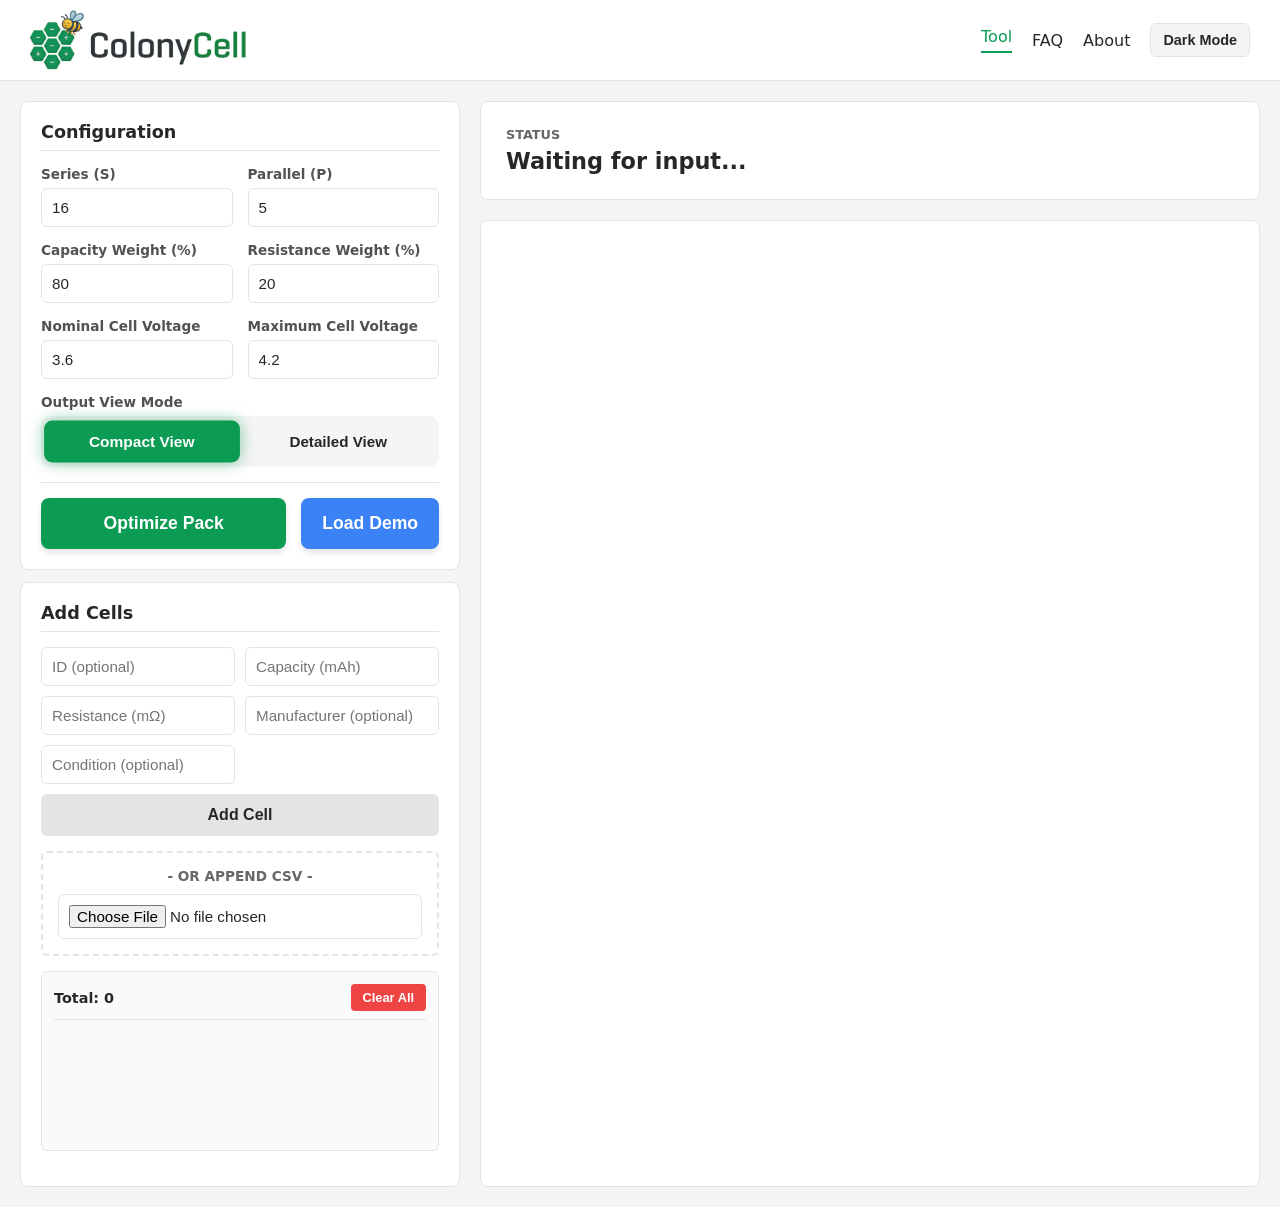
==== index.html @ e3647bfc "Add files via upload" ====
<!DOCTYPE html>
<html lang="en">
<head>
    <meta charset="UTF-8">
    <meta name="viewport" content="width=device-width, initial-scale=1.0">
    <title>Battery Pack Optimizer</title>
    <link rel="stylesheet" href="style.css">
</head>
<body>
    <nav class="navbar">
        <div class="logo">
            <img src="ColonyCell logo.png" alt="ColonyCell" id="mainLogo" class="nav-logo">
        </div>
        <div class="nav-links">
            <a href="#" id="navTool" class="active">Tool</a>
            <a href="#" id="navFaq">FAQ</a>
            <a href="#" id="navInfo">About</a>
            <button id="themeToggle" class="theme-btn">Dark Mode</button>
        </div>
    </nav>

    <div id="pageTool" class="main-container">
        <div class="left-panel">
            <div class="panel-section">
                <h3>Configuration</h3>
                <div class="input-grid">
                    <div class="input-col"><label>Series (S)</label><input type="number" id="series" value="16"></div>
                    <div class="input-col"><label>Parallel (P)</label><input type="number" id="parallel" value="5"></div>
                    <div class="input-col"><label>Capacity Weight (%)</label><input type="number" id="wCap" value="80"></div>
                    <div class="input-col"><label>Resistance Weight (%)</label><input type="number" id="wRes" value="20"></div>
                    <div class="input-col"><label>Nominal Cell Voltage</label><input type="number" id="nomVolt" step="0.1" value="3.6"></div>
                    <div class="input-col"><label>Maximum Cell Voltage</label><input type="number" id="maxVolt" step="0.1" value="4.2"></div>
                    <div class="input-col full-width">
                        <label>Output View Mode</label>
                        <div class="view-toggle">
                            <button id="btnCompact" class="view-btn active">Compact View</button>
                            <button id="btnDetailed" class="view-btn">Detailed View</button>
                        </div>
                    </div>
                </div>
                <div class="action-buttons-row">
                    <button id="runBtn" class="action-btn">Optimize Pack</button>
                    <button id="demoBtn" class="action-btn demo-btn">Load Demo</button>
                </div>
            </div>

            <div class="panel-section">
                <h3>Add Cells</h3>
                <div class="manual-add-grid">
                    <input type="number" id="cId" min="0" placeholder="ID (optional)">
                    <input type="number" id="cCap" min="0" placeholder="Capacity (mAh)">
                    <input type="number" id="cIr" min="0" step="any" placeholder="Resistance (m&Omega;)">
                    <input type="text" id="cMfg" placeholder="Manufacturer (optional)">
                    <input type="text" id="cCond" placeholder="Condition (optional)">
                    <button id="addCellBtn" class="add-btn">Add Cell</button>
                </div>
                
                <div class="bulk-upload">
                    <span>- OR APPEND CSV -</span>
                    <input type="file" id="csvFile" accept=".csv">
                </div>
                
                <div class="cell-list-container">
                    <div class="list-header">
                        <span id="cellCount">Total: 0</span>
                        <button id="clearAllBtn" class="clear-btn">Clear All</button>
                    </div>
                    <ul id="cellList"></ul>
                </div>
            </div>
        </div>

        <div class="right-panel">
            <div class="summary-bar" id="summaryBox">
                <div class="meter-box"><span>Status</span><strong>Waiting for input...</strong></div>
            </div>
            <div class="results-area" id="resultBox"></div>
        </div>
    </div>

    <div id="pageFaq" class="main-container hidden">
        <div class="content-page">
            <h2>Frequently Asked Questions</h2>
            <br>
            
            <h3>What is this tool actually for?</h3>
            <p>If you're building a custom battery pack (like for an e-bike, powerwall, or RC project) using loose lithium cells, welding them together randomly is inefficient. Every single cell has slightly different health and capacity. This tool takes your cell test data and calculates the closest to absolute best way to arrange them so your final battery pack performs most efficiently.</p>
            <br>

            <h3>What if I don't know the internal resistance of my cells?</h3>
            <p>Just set the Capacity Weight to 100% and Resistance Weight to 0% in the configuration. Leave the resistance fields blank (or at 0) when adding your cells, and the tool will completely ignore resistance, packing everything based purely on capacity.</p>
            <br>

            <h3>Why do I need to optimize my battery pack?</h3>
            <p>A battery pack is only as strong as its weakest link (the weakest parallel group). If you accidentally group too many low-capacity cells together, that specific group will run out of juice first, and your Battery Management System (BMS) will shut off your whole battery early. By letting this app distribute the capacity evenly, you get maximum range and won't waste good energy.</p>
            <br>

            <h3>How do I use it?</h3>
            <p>Follow steps:</p>
            <ol style="margin-left: 20px; margin-top: 10px; line-height: 1.8;">
                <li>Set up your pack size on the left panel (for example, 14 Series, 4 Parallel).</li>
                <li>Add your tested cells. You can type them in manually, upload a CSV file from your spreadsheet, or just click "Load Demo" to see how it works.</li>
                <li>Click <b>Optimize Pack</b>.</li>
                <li>Look at the Results area. It gives you a blueprint of exactly which cell goes into which group so you can start spot-welding.</li>
                <li class="red-text">!! NOTE !! : The optimization process may take a few moments depending on the number of cells and the specifications of your computer.</li>
                <li class="red-text">!! NOTE !! : Some cells may not be used if they don't meet the criteria.</li>
            </ol>
            <br>

            <h3>Why do we care about balancing internal resistance?</h3>
            <p>In a parallel group, cells share the electrical load. If one cell has a much lower resistance than the ones next to it, it will do most of the heavy lifting. This makes it heat up faster and die sooner. Balancing the resistance ensures all cells share the work evenly, which is much safer and makes your pack last years longer.</p>
            <br>

            <h3>How should I format my CSV file?</h3>
            <p>Save your spreadsheet using semicolons (<code>;</code>) as separators. The order for each row must be: <code>ID;Capacity;Resistance;Manufacturer;Condition</code>. Do not include a title/header row at the top. If you don't have some info (like Manufacturer), just leave it blank between the semicolons. Make sure the ID is a normal number.</p>
            <br>

            <h3>How does the math behind the scenes work?</h3>
            <p>It runs in two stages. First, it uses a "greedy" algorithm to do a rough distribution based on how you set the weight sliders. After that, it runs a hill-climbing optimization, the algorithm simulates thousands of tiny cell swaps between your parallel groups until it finds the absolute mathematically tightest balance across the whole pack.</p>
        </div>
    </div>

    <div id="pageInfo" class="main-container hidden">
        <div class="content-page">
            <h2>About the Project</h2>
            <br>
            <p>This is an open-source battery pack optimizer. It calculates the most efficient distribution of lithium-ion cells for custom battery packs. Traditional tools often ignore internal resistance, which leads to unbalanced parallel groups and shorter lifespan. This tool uses a C++ backend compiled to WebAssembly for fast processing directly in the browser.</p>
            <br>
            <p><b>Privacy & Security:</b> Because this tool utilizes WebAssembly, the optimization algorithm runs 100% locally on your own computer. Your battery data, custom configurations, and uploaded CSV files are processed entirely in your browser and are never uploaded, saved, or sent to any external server.</p>
            <br>
            <h3>About the Author</h3>
            <p>I am Justas, an Informatics Engineering student at KTU. I developed this tool while building a custom electric bicycle (up to 90km range) using recycled laptop lithium-ion cells. The goal was to mathematically ensure the best possible range and pack longevity. My interests include system programming, security, and practical engineering solutions.</p>
            <br>
            <h3>Contacts</h3>
            <p>Email: mercrypt@proton.me</p>
            <p>GitHub: github.com/NaroeDEVs</p>
            <p>Website: justasmerkis.me</p>
        </div>
    </div>

    <script>
        var Module = {
            onRuntimeInitialized: function() {
                window.isWasmReady = true;
            }
        };
    </script>
    <script src="optimizer.js"></script>
    <script src="script.js"></script>
</body>
</html>
---- style.css ----
:root {
    --primary: #0b9b53;
    --primary-hover: #087d43;
    --bg: #f4f4f5;
    --panel-bg: #ffffff;
    --text: #27272a;
    --border: #e4e4e7;
    --danger: #ef4444;
}

body.dark-mode {
    --bg: #121212;
    --panel-bg: #1e1e1e;
    --text: #e0e0e0;
    --border: #333333;
    --danger: #ff6b6b;
}

* { box-sizing: border-box; margin: 0; padding: 0; }

body { font-family: system-ui, sans-serif; background: var(--bg); color: var(--text); display: flex; flex-direction: column; min-height: 100vh; transition: background 0.3s, color 0.3s; }

.navbar { background: var(--panel-bg); padding: 10px 30px; display: flex; justify-content: space-between; align-items: center; border-bottom: 1px solid var(--border); transition: 0.3s; }

.nav-logo { max-height:60px; width: auto; object-fit: contain; display: block; cursor: pointer; }

.nav-links { display: flex; align-items: center; gap: 20px; }
.nav-links a { text-decoration: none; color: var(--text); font-weight: 500; transition: color 0.2s; }
.nav-links a.active { color: var(--primary); border-bottom: 2px solid var(--primary); padding-bottom: 5px; }

.theme-btn { background: var(--bg); color: var(--text); border: 1px solid var(--border); font-size: 0.9rem; font-weight: bold; cursor: pointer; transition: 0.3s; padding: 8px 12px; border-radius: 6px; }
.theme-btn:hover { background: var(--border); }

.main-container { display: flex; flex: 1; padding: 20px; gap: 20px; max-width: 1800px; margin: 0 auto; width: 100%; }
.hidden { display: none !important; }

.content-page { background: var(--panel-bg); padding: 40px; border-radius: 8px; width: 100%; border: 1px solid var(--border); transition: 0.3s; line-height: 1.6; }
.content-page h2 { color: var(--primary); }
.content-page h3 { border-bottom: none; padding-bottom: 0; }

.red-text { color: var(--danger); font-weight: bold; }

.left-panel { flex: 0 0 440px; display: flex; flex-direction: column; gap: 12px; }
.right-panel { flex: 1; display: flex; flex-direction: column; gap: 20px; min-width: 0; }

.panel-section { background: var(--panel-bg); padding: 20px; border-radius: 8px; border: 1px solid var(--border); transition: 0.3s; }
h3 { margin-bottom: 15px; font-size: 1.1rem; color: var(--text); border-bottom: 1px solid var(--border); padding-bottom: 8px; }

.input-grid { display: grid; grid-template-columns: 1fr 1fr; gap: 15px; }
.input-col label { display: block; font-size: 0.85rem; margin-bottom: 6px; color: var(--text); font-weight: 600; opacity: 0.8; }
.full-width { grid-column: span 2; }

input, select { width: 100%; padding: 10px; border: 1px solid var(--border); border-radius: 6px; font-size: 0.95rem; background: var(--panel-bg); color: var(--text); transition: 0.3s; }
input:focus, select:focus { outline: none; border-color: var(--primary); box-shadow: 0 0 5px rgba(11, 155, 83, 0.3); }

.view-toggle { display: flex; background: rgba(0,0,0,0.04); border-radius: 10px; padding: 5px; gap: 5px; margin-top: 5px; }
body.dark-mode .view-toggle { background: rgba(255,255,255,0.05); }

.view-btn { flex: 1; padding: 12px 10px; border: none; background: transparent; color: var(--text); border-radius: 8px; cursor: pointer; font-weight: 600; font-size: 0.95rem; transition: all 0.3s ease; }
.view-btn:hover { background: rgba(0,0,0,0.05); }
body.dark-mode .view-btn:hover { background: rgba(255,255,255,0.05); }
.view-btn.active { background: var(--primary); color: white; box-shadow: 0 0 15px rgba(11, 155, 83, 0.5); transform: scale(1.02); }

.manual-add-grid { display: grid; grid-template-columns: 1fr 1fr; gap: 10px; margin-bottom: 15px; }
.add-btn { grid-column: span 2; background: var(--border); color: var(--text); border: none; border-radius: 6px; padding: 12px; cursor: pointer; font-weight: bold; transition: 0.2s; font-size: 1rem;}
.add-btn:hover { background: #d4d4d8; }
body.dark-mode .add-btn:hover { background: #444; }

.bulk-upload { text-align: center; margin-bottom: 15px; padding: 15px; border: 2px dashed var(--border); border-radius: 6px; }
.bulk-upload span { display: block; font-size: 0.85rem; color: var(--text); opacity: 0.7; margin-bottom: 10px; font-weight: bold; }

.cell-list-container { border: 1px solid var(--border); border-radius: 6px; padding: 12px; height: 180px; overflow-y: auto; margin-bottom: 15px; background: rgba(0,0,0,0.02); }
body.dark-mode .cell-list-container { background: rgba(255,255,255,0.02); }

.list-header { display: flex; justify-content: space-between; align-items: center; margin-bottom: 10px; padding-bottom: 8px; border-bottom: 1px solid var(--border); }
#cellCount { font-size: 0.9rem; font-weight: bold; }

.clear-btn { background: var(--danger); color: white; border: none; padding: 6px 12px; border-radius: 4px; font-size: 0.8rem; font-weight: bold; cursor: pointer; }

#cellList { list-style: none; font-size: 0.9rem; }
#cellList li { display: flex; justify-content: space-between; align-items: center; padding: 8px 0; border-bottom: 1px solid var(--border); }
.cell-info { line-height: 1.4; }
.cell-info small { opacity: 0.7; font-size: 0.8rem; }
.del-btn { background: none; border: none; color: var(--danger); font-weight: bold; cursor: pointer; font-size: 1.2rem; padding: 0 10px; }

/* Pridėtas margin ir border mygtukams, kad gražiai atsiskirtų nuo nustatymų */
.action-buttons-row { display: flex; gap: 15px; margin-top: 15px; padding-top: 15px; border-top: 1px solid var(--border); }
.action-btn { flex: 2; background: var(--primary); color: white; border: none; padding: 15px; border-radius: 8px; font-size: 1.1rem; font-weight: bold; cursor: pointer; transition: all 0.3s ease; box-shadow: 0 4px 6px rgba(0,0,0,0.1); }
.action-btn:hover { background: var(--primary-hover); box-shadow: 0 6px 12px rgba(11, 155, 83, 0.4); transform: translateY(-2px); }

.demo-btn { flex: 1; background: #3b82f6; }
.demo-btn:hover { background: #2563eb; box-shadow: 0 6px 12px rgba(59, 130, 246, 0.4); }

.summary-bar { background: var(--panel-bg); border-radius: 8px; padding: 25px; display: grid; grid-template-columns: repeat(auto-fit, minmax(150px, 1fr)); gap: 20px; border: 1px solid var(--border); transition: 0.3s; }
.meter-box span { display: block; font-size: 0.8rem; color: var(--text); opacity: 0.7; text-transform: uppercase; font-weight: 600;}
.meter-box strong { display: block; font-size: 1.4rem; color: var(--text); margin-top: 6px; }
.meter-box .highlight { color: var(--primary); }

.results-area { background: var(--panel-bg); border-radius: 8px; padding: 25px; border: 1px solid var(--border); flex: 1; overflow-y: auto; transition: 0.3s; }
.detailed-grid { display: grid; grid-template-columns: 1fr 1fr; gap: 25px; }
@media (max-width: 1300px) { .detailed-grid { grid-template-columns: 1fr; } }
.detailed-block { border: 1px solid var(--border); border-radius: 8px; padding: 20px; background: rgba(0,0,0,0.02); }
body.dark-mode .detailed-block { background: rgba(255,255,255,0.02); }
.detailed-block h4 { margin-bottom: 15px; font-size: 1.1rem; color: var(--text); }

.styled-table { width: 100%; border-collapse: collapse; font-size: 0.9rem; background: transparent; }
.styled-table th, .styled-table td { border: 1px solid var(--border); padding: 10px; text-align: center; }
.styled-table th { background: rgba(0,0,0,0.04); font-weight: 600; }
body.dark-mode .styled-table th { background: rgba(255,255,255,0.04); }
.total-row { font-weight: bold; background: rgba(0,0,0,0.04); }
body.dark-mode .total-row { background: rgba(255,255,255,0.04); }
.block-stats { margin-top: 15px; font-size: 0.95rem; text-align: center; background: transparent; padding: 10px; border: 1px solid var(--border); border-radius: 6px;}
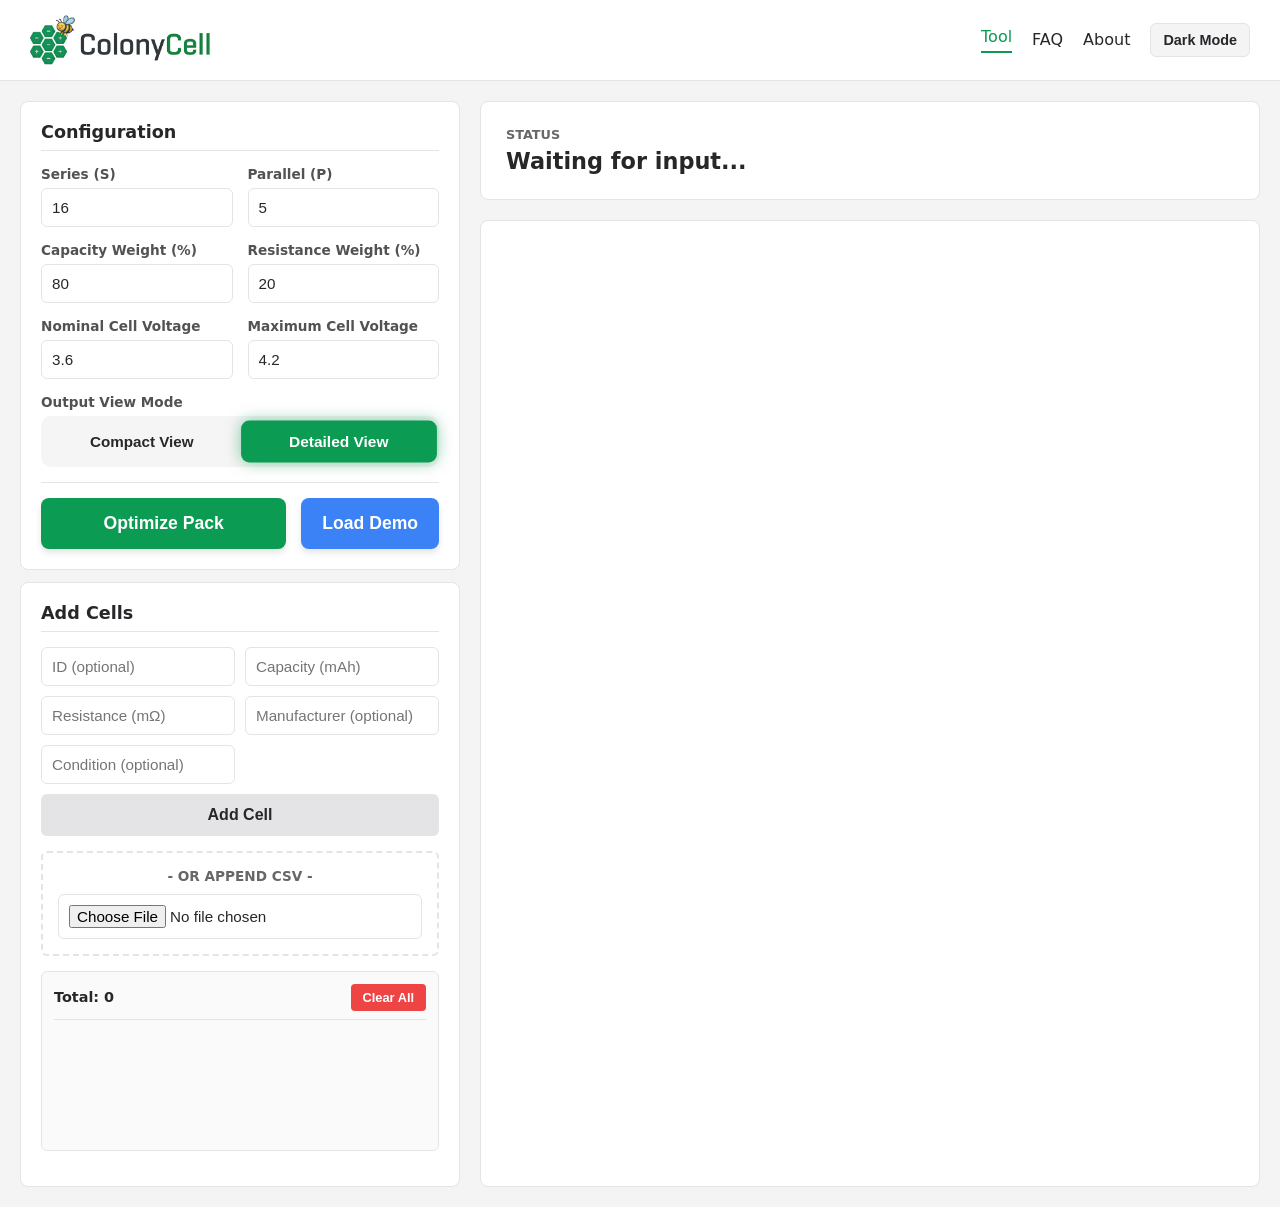
==== commit dc9bd230: "Update view mode toggle to set Detailed View as active by default" ====
--- a/index.html
+++ b/index.html
@@ -33,8 +33,8 @@
                     <div class="input-col full-width">
                         <label>Output View Mode</label>
                         <div class="view-toggle">
-                            <button id="btnCompact" class="view-btn active">Compact View</button>
-                            <button id="btnDetailed" class="view-btn">Detailed View</button>
+                            <button id="btnCompact" class="view-btn">Compact View</button>
+                            <button id="btnDetailed" class="view-btn active">Detailed View</button>
                         </div>
                     </div>
                 </div>
--- a/style.css
+++ b/style.css
@@ -16,97 +16,577 @@
     --danger: #ff6b6b;
 }
 
-* { box-sizing: border-box; margin: 0; padding: 0; }
-
-body { font-family: system-ui, sans-serif; background: var(--bg); color: var(--text); display: flex; flex-direction: column; min-height: 100vh; transition: background 0.3s, color 0.3s; }
-
-.navbar { background: var(--panel-bg); padding: 10px 30px; display: flex; justify-content: space-between; align-items: center; border-bottom: 1px solid var(--border); transition: 0.3s; }
-
-.nav-logo { max-height:60px; width: auto; object-fit: contain; display: block; cursor: pointer; }
-
-.nav-links { display: flex; align-items: center; gap: 20px; }
-.nav-links a { text-decoration: none; color: var(--text); font-weight: 500; transition: color 0.2s; }
-.nav-links a.active { color: var(--primary); border-bottom: 2px solid var(--primary); padding-bottom: 5px; }
-
-.theme-btn { background: var(--bg); color: var(--text); border: 1px solid var(--border); font-size: 0.9rem; font-weight: bold; cursor: pointer; transition: 0.3s; padding: 8px 12px; border-radius: 6px; }
-.theme-btn:hover { background: var(--border); }
-
-.main-container { display: flex; flex: 1; padding: 20px; gap: 20px; max-width: 1800px; margin: 0 auto; width: 100%; }
-.hidden { display: none !important; }
-
-.content-page { background: var(--panel-bg); padding: 40px; border-radius: 8px; width: 100%; border: 1px solid var(--border); transition: 0.3s; line-height: 1.6; }
-.content-page h2 { color: var(--primary); }
-.content-page h3 { border-bottom: none; padding-bottom: 0; }
-
-.red-text { color: var(--danger); font-weight: bold; }
-
-.left-panel { flex: 0 0 440px; display: flex; flex-direction: column; gap: 12px; }
-.right-panel { flex: 1; display: flex; flex-direction: column; gap: 20px; min-width: 0; }
-
-.panel-section { background: var(--panel-bg); padding: 20px; border-radius: 8px; border: 1px solid var(--border); transition: 0.3s; }
-h3 { margin-bottom: 15px; font-size: 1.1rem; color: var(--text); border-bottom: 1px solid var(--border); padding-bottom: 8px; }
-
-.input-grid { display: grid; grid-template-columns: 1fr 1fr; gap: 15px; }
-.input-col label { display: block; font-size: 0.85rem; margin-bottom: 6px; color: var(--text); font-weight: 600; opacity: 0.8; }
-.full-width { grid-column: span 2; }
-
-input, select { width: 100%; padding: 10px; border: 1px solid var(--border); border-radius: 6px; font-size: 0.95rem; background: var(--panel-bg); color: var(--text); transition: 0.3s; }
-input:focus, select:focus { outline: none; border-color: var(--primary); box-shadow: 0 0 5px rgba(11, 155, 83, 0.3); }
-
-.view-toggle { display: flex; background: rgba(0,0,0,0.04); border-radius: 10px; padding: 5px; gap: 5px; margin-top: 5px; }
-body.dark-mode .view-toggle { background: rgba(255,255,255,0.05); }
-
-.view-btn { flex: 1; padding: 12px 10px; border: none; background: transparent; color: var(--text); border-radius: 8px; cursor: pointer; font-weight: 600; font-size: 0.95rem; transition: all 0.3s ease; }
-.view-btn:hover { background: rgba(0,0,0,0.05); }
-body.dark-mode .view-btn:hover { background: rgba(255,255,255,0.05); }
-.view-btn.active { background: var(--primary); color: white; box-shadow: 0 0 15px rgba(11, 155, 83, 0.5); transform: scale(1.02); }
-
-.manual-add-grid { display: grid; grid-template-columns: 1fr 1fr; gap: 10px; margin-bottom: 15px; }
-.add-btn { grid-column: span 2; background: var(--border); color: var(--text); border: none; border-radius: 6px; padding: 12px; cursor: pointer; font-weight: bold; transition: 0.2s; font-size: 1rem;}
-.add-btn:hover { background: #d4d4d8; }
-body.dark-mode .add-btn:hover { background: #444; }
-
-.bulk-upload { text-align: center; margin-bottom: 15px; padding: 15px; border: 2px dashed var(--border); border-radius: 6px; }
-.bulk-upload span { display: block; font-size: 0.85rem; color: var(--text); opacity: 0.7; margin-bottom: 10px; font-weight: bold; }
-
-.cell-list-container { border: 1px solid var(--border); border-radius: 6px; padding: 12px; height: 180px; overflow-y: auto; margin-bottom: 15px; background: rgba(0,0,0,0.02); }
-body.dark-mode .cell-list-container { background: rgba(255,255,255,0.02); }
-
-.list-header { display: flex; justify-content: space-between; align-items: center; margin-bottom: 10px; padding-bottom: 8px; border-bottom: 1px solid var(--border); }
-#cellCount { font-size: 0.9rem; font-weight: bold; }
-
-.clear-btn { background: var(--danger); color: white; border: none; padding: 6px 12px; border-radius: 4px; font-size: 0.8rem; font-weight: bold; cursor: pointer; }
-
-#cellList { list-style: none; font-size: 0.9rem; }
-#cellList li { display: flex; justify-content: space-between; align-items: center; padding: 8px 0; border-bottom: 1px solid var(--border); }
-.cell-info { line-height: 1.4; }
-.cell-info small { opacity: 0.7; font-size: 0.8rem; }
-.del-btn { background: none; border: none; color: var(--danger); font-weight: bold; cursor: pointer; font-size: 1.2rem; padding: 0 10px; }
-
-/* Pridėtas margin ir border mygtukams, kad gražiai atsiskirtų nuo nustatymų */
-.action-buttons-row { display: flex; gap: 15px; margin-top: 15px; padding-top: 15px; border-top: 1px solid var(--border); }
-.action-btn { flex: 2; background: var(--primary); color: white; border: none; padding: 15px; border-radius: 8px; font-size: 1.1rem; font-weight: bold; cursor: pointer; transition: all 0.3s ease; box-shadow: 0 4px 6px rgba(0,0,0,0.1); }
-.action-btn:hover { background: var(--primary-hover); box-shadow: 0 6px 12px rgba(11, 155, 83, 0.4); transform: translateY(-2px); }
-
-.demo-btn { flex: 1; background: #3b82f6; }
-.demo-btn:hover { background: #2563eb; box-shadow: 0 6px 12px rgba(59, 130, 246, 0.4); }
-
-.summary-bar { background: var(--panel-bg); border-radius: 8px; padding: 25px; display: grid; grid-template-columns: repeat(auto-fit, minmax(150px, 1fr)); gap: 20px; border: 1px solid var(--border); transition: 0.3s; }
-.meter-box span { display: block; font-size: 0.8rem; color: var(--text); opacity: 0.7; text-transform: uppercase; font-weight: 600;}
-.meter-box strong { display: block; font-size: 1.4rem; color: var(--text); margin-top: 6px; }
-.meter-box .highlight { color: var(--primary); }
-
-.results-area { background: var(--panel-bg); border-radius: 8px; padding: 25px; border: 1px solid var(--border); flex: 1; overflow-y: auto; transition: 0.3s; }
-.detailed-grid { display: grid; grid-template-columns: 1fr 1fr; gap: 25px; }
-@media (max-width: 1300px) { .detailed-grid { grid-template-columns: 1fr; } }
-.detailed-block { border: 1px solid var(--border); border-radius: 8px; padding: 20px; background: rgba(0,0,0,0.02); }
-body.dark-mode .detailed-block { background: rgba(255,255,255,0.02); }
-.detailed-block h4 { margin-bottom: 15px; font-size: 1.1rem; color: var(--text); }
-
-.styled-table { width: 100%; border-collapse: collapse; font-size: 0.9rem; background: transparent; }
-.styled-table th, .styled-table td { border: 1px solid var(--border); padding: 10px; text-align: center; }
-.styled-table th { background: rgba(0,0,0,0.04); font-weight: 600; }
-body.dark-mode .styled-table th { background: rgba(255,255,255,0.04); }
-.total-row { font-weight: bold; background: rgba(0,0,0,0.04); }
-body.dark-mode .total-row { background: rgba(255,255,255,0.04); }
-.block-stats { margin-top: 15px; font-size: 0.95rem; text-align: center; background: transparent; padding: 10px; border: 1px solid var(--border); border-radius: 6px;}+* { 
+    box-sizing: border-box; 
+    margin: 0; 
+    padding: 0; 
+}
+
+body { 
+    font-family: system-ui, sans-serif; 
+    background: var(--bg); 
+    color: var(--text); 
+    display: flex; 
+    flex-direction: column; 
+    min-height: 100vh; 
+    transition: background 0.3s, color 0.3s;
+    overflow-y: scroll;
+}
+
+/* --- NAVBAR STYLES --- */
+.navbar {
+    background: var(--panel-bg);
+    padding: 15px 30px;
+    display: flex;
+    align-items: center;
+    justify-content: space-between; /* Spreads items Left, Center, Right */
+    border-bottom: 1px solid var(--border);
+    transition: 0.3s;
+}
+
+.logo {
+    display: flex;
+    align-items: center;
+}
+
+.nav-logo {
+    max-height: 50px;
+    width: auto;
+    object-fit: contain;
+    display: block;
+    cursor: pointer;
+}
+
+.nav-links {
+    display: flex;
+    align-items: center;
+    gap: 20px;
+}
+
+.nav-links a {
+    text-decoration: none;
+    color: var(--text);
+    font-weight: 500;
+    transition: color 0.2s;
+}
+
+.nav-links a.active {
+    color: var(--primary);
+    border-bottom: 2px solid var(--primary);
+    padding-bottom: 5px;
+}
+
+.theme-btn {
+    background: var(--bg);
+    color: var(--text);
+    border: 1px solid var(--border);
+    font-size: 0.9rem;
+    font-weight: bold;
+    cursor: pointer;
+    transition: 0.3s;
+    padding: 8px 12px;
+    border-radius: 6px;
+}
+
+.theme-btn:hover {
+    background: var(--border);
+}
+
+.theme-btn:hover { 
+    background: var(--border); 
+}
+
+/* --- MAIN LAYOUT --- */
+.main-container { 
+    display: flex; 
+    flex: 1; 
+    padding: 20px; 
+    gap: 20px; 
+    max-width: 1800px; 
+    margin: 0 auto; 
+    width: 100%; 
+}
+
+.hidden { 
+    display: none !important; 
+}
+
+.content-page { 
+    background: var(--panel-bg); 
+    padding: 40px; 
+    border-radius: 8px; 
+    width: 100%; 
+    border: 1px solid var(--border); 
+    transition: 0.3s; 
+    line-height: 1.6; 
+}
+
+.content-page h2 { 
+    color: var(--primary); 
+}
+
+.content-page h3 { 
+    border-bottom: none; 
+    padding-bottom: 0; 
+}
+
+.red-text { 
+    color: var(--danger); 
+    font-weight: bold; 
+}
+
+.left-panel { 
+    flex: 0 0 440px; 
+    display: flex; 
+    flex-direction: column; 
+    gap: 12px; 
+}
+
+.right-panel { 
+    flex: 1; 
+    display: flex; 
+    flex-direction: column; 
+    gap: 20px; 
+    min-width: 0; 
+}
+
+.panel-section { 
+    background: var(--panel-bg); 
+    padding: 20px; 
+    border-radius: 8px; 
+    border: 1px solid var(--border); 
+    transition: 0.3s; 
+}
+
+h3 { 
+    margin-bottom: 15px; 
+    font-size: 1.1rem; 
+    color: var(--text); 
+    border-bottom: 1px solid var(--border); 
+    padding-bottom: 8px; 
+}
+
+/* --- INPUTS & CONTROLS --- */
+.input-grid { 
+    display: grid; 
+    grid-template-columns: 1fr 1fr; 
+    gap: 15px; 
+}
+
+.input-col label { 
+    display: block; 
+    font-size: 0.85rem; 
+    margin-bottom: 6px; 
+    color: var(--text); 
+    font-weight: 600; 
+    opacity: 0.8; 
+}
+
+.full-width { 
+    grid-column: span 2; 
+}
+
+input, 
+select { 
+    width: 100%; 
+    padding: 10px; 
+    border: 1px solid var(--border); 
+    border-radius: 6px; 
+    font-size: 0.95rem; 
+    background: var(--panel-bg); 
+    color: var(--text); 
+    transition: 0.3s; 
+}
+
+input:focus, 
+select:focus { 
+    outline: none; 
+    border-color: var(--primary); 
+    box-shadow: 0 0 5px rgba(11, 155, 83, 0.3); 
+}
+
+/* --- TOGGLE SWITCHES --- */
+.view-toggle { 
+    display: flex; 
+    background: rgba(0,0,0,0.04); 
+    border-radius: 10px; 
+    padding: 5px; 
+    gap: 5px; 
+    margin-top: 5px; 
+}
+
+body.dark-mode .view-toggle { 
+    background: rgba(255,255,255,0.05); 
+}
+
+.view-btn { 
+    flex: 1; 
+    padding: 12px 10px; 
+    border: none; 
+    background: transparent; 
+    color: var(--text); 
+    border-radius: 8px; 
+    cursor: pointer; 
+    font-weight: 600; 
+    font-size: 0.95rem; 
+    transition: all 0.3s ease; 
+}
+
+.view-btn:hover { 
+    background: rgba(0,0,0,0.05); 
+}
+
+body.dark-mode .view-btn:hover { 
+    background: rgba(255,255,255,0.05); 
+}
+
+.view-btn.active { 
+    background: var(--primary); 
+    color: white; 
+    box-shadow: 0 0 15px rgba(11, 155, 83, 0.5); 
+    transform: scale(1.02); 
+}
+
+/* --- ADD CELLS & LIST --- */
+.manual-add-grid { 
+    display: grid; 
+    grid-template-columns: 1fr 1fr; 
+    gap: 10px; 
+    margin-bottom: 15px; 
+}
+
+.add-btn { 
+    grid-column: span 2; 
+    background: var(--border); 
+    color: var(--text); 
+    border: none; 
+    border-radius: 6px; 
+    padding: 12px; 
+    cursor: pointer; 
+    font-weight: bold; 
+    transition: 0.2s; 
+    font-size: 1rem;
+}
+
+.add-btn:hover { 
+    background: #d4d4d8; 
+}
+
+body.dark-mode .add-btn:hover { 
+    background: #444; 
+}
+
+.bulk-upload { 
+    text-align: center; 
+    margin-bottom: 15px; 
+    padding: 15px; 
+    border: 2px dashed var(--border); 
+    border-radius: 6px; 
+}
+
+.bulk-upload span { 
+    display: block; 
+    font-size: 0.85rem;
+    color: var(--text); 
+    opacity: 0.7; 
+    margin-bottom: 10px; 
+    font-weight: bold; 
+}
+
+.cell-list-container { 
+    border: 1px solid var(--border); 
+    border-radius: 6px; 
+    padding: 12px; 
+    height: 180px; 
+    overflow-y: auto; 
+    margin-bottom: 15px; 
+    background: rgba(0,0,0,0.02); 
+}
+
+body.dark-mode .cell-list-container { 
+    background: rgba(255,255,255,0.02); 
+}
+
+.list-header { 
+    display: flex; 
+    justify-content: space-between; 
+    align-items: center; 
+    margin-bottom: 10px; 
+    padding-bottom: 8px; 
+    border-bottom: 1px solid var(--border); 
+}
+
+#cellCount { 
+    font-size: 0.9rem; 
+    font-weight: bold; 
+}
+
+.clear-btn { 
+    background: var(--danger); 
+    color: white; 
+    border: none; 
+    padding: 6px 12px; 
+    border-radius: 4px; 
+    font-size: 0.8rem; 
+    font-weight: bold; 
+    cursor: pointer; 
+}
+
+#cellList { 
+    list-style: none; 
+    font-size: 0.9rem; 
+}
+
+#cellList li { 
+    display: flex; 
+    justify-content: space-between; 
+    align-items: center; 
+    padding: 8px 0; 
+    border-bottom: 1px solid var(--border); 
+}
+
+.cell-info { 
+    line-height: 1.4; 
+}
+
+.cell-info small { 
+    opacity: 0.7; 
+    font-size: 0.8rem; 
+}
+
+.del-btn { 
+    background: none; 
+    border: none; 
+    color: var(--danger); 
+    font-weight: bold; 
+    cursor: pointer; 
+    font-size: 1.2rem; 
+    padding: 0 10px; 
+}
+
+/* --- ACTION BUTTONS --- */
+.action-buttons-row { 
+    display: flex; 
+    gap: 15px; 
+    margin-top: 15px; 
+    padding-top: 15px; 
+    border-top: 1px solid var(--border); 
+}
+
+.action-btn { 
+    flex: 2; 
+    background: var(--primary); 
+    color: white; 
+    border: none; 
+    padding: 15px; 
+    border-radius: 8px; 
+    font-size: 1.1rem; 
+    font-weight: bold; 
+    cursor: pointer; 
+    transition: all 0.3s ease; 
+    box-shadow: 0 4px 6px rgba(0,0,0,0.1); 
+}
+
+.action-btn:hover { 
+    background: var(--primary-hover); 
+    box-shadow: 0 6px 12px rgba(11, 155, 83, 0.4); 
+    transform: translateY(-2px); 
+}
+
+.demo-btn { 
+    flex: 1; 
+    background: #3b82f6; 
+}
+
+.demo-btn:hover { 
+    background: #2563eb; 
+    box-shadow: 0 6px 12px rgba(59, 130, 246, 0.4); 
+}
+
+/* --- RESULTS SECTION --- */
+.summary-bar { 
+    background: var(--panel-bg); 
+    border-radius: 8px; 
+    padding: 25px; 
+    display: grid; 
+    grid-template-columns: repeat(auto-fit, minmax(150px, 1fr)); 
+    gap: 20px; 
+    border: 1px solid var(--border); 
+    transition: 0.3s; 
+}
+
+.meter-box span { 
+    display: block; 
+    font-size: 0.8rem; 
+    color: var(--text); 
+    opacity: 0.7; 
+    text-transform: uppercase; 
+    font-weight: 600;
+}
+
+.meter-box strong { 
+    display: block; 
+    font-size: 1.4rem; 
+    color: var(--text); 
+    margin-top: 6px; 
+}
+
+.meter-box .highlight { 
+    color: var(--primary); 
+}
+
+.results-area { 
+    background: var(--panel-bg); 
+    border-radius: 8px; 
+    padding: 25px; 
+    border: 1px solid var(--border); 
+    flex: 1; 
+    overflow-y: auto; 
+    transition: 0.3s; 
+}
+
+.detailed-grid { 
+    display: grid; 
+    grid-template-columns: 1fr 1fr; 
+    gap: 25px; 
+}
+
+@media (max-width: 1300px) { 
+    .detailed-grid { 
+        grid-template-columns: 1fr; 
+    } 
+}
+
+.detailed-block { 
+    border: 1px solid var(--border); 
+    border-radius: 8px; 
+    padding: 20px; 
+    background: rgba(0,0,0,0.02); 
+}
+
+body.dark-mode .detailed-block { 
+    background: rgba(255,255,255,0.02); 
+}
+
+.detailed-block h4 { 
+    margin-bottom: 15px; 
+    font-size: 1.1rem; 
+    color: var(--text); 
+}
+
+/* --- TABLES --- */
+.styled-table { 
+    width: 100%; 
+    border-collapse: collapse; 
+    font-size: 0.9rem; 
+    background: transparent; 
+}
+
+.styled-table th, 
+.styled-table td { 
+    border: 1px solid var(--border); 
+    padding: 10px; 
+    text-align: center; 
+}
+
+.styled-table th { 
+    background: rgba(0,0,0,0.04); 
+    font-weight: 600; 
+}
+
+body.dark-mode .styled-table th { 
+    background: rgba(255,255,255,0.04); 
+}
+
+.total-row { 
+    font-weight: bold; 
+    background: rgba(0,0,0,0.04); 
+}
+
+body.dark-mode .total-row { 
+    background: rgba(255,255,255,0.04); 
+}
+
+.block-stats { 
+    margin-top: 15px; 
+    font-size: 0.95rem; 
+    text-align: center; 
+    background: transparent; 
+    padding: 10px; 
+    border: 1px solid var(--border); 
+    border-radius: 6px;
+}
+
+/* MOBILE RESPONSIVENESS FIXES       -*/
+
+@media (max-width: 1050px) {
+    .main-container {
+        flex-direction: column;
+        padding: 15px;
+        gap: 20px;
+    }
+
+    .left-panel {
+        flex: none;
+        width: 100%;
+    }
+
+    .right-panel {
+        flex: none;
+        width: 100%;
+    }
+
+    .navbar {
+        flex-direction: column;
+        gap: 15px;
+        padding: 20px 15px;
+    }
+
+    .input-grid, .manual-add-grid {
+        grid-template-columns: 1fr;
+    }
+
+    .full-width, .add-btn {
+        grid-column: span 1;
+    }
+
+    .results-area, .detailed-block {
+        overflow-x: auto;
+    }
+
+    .summary-bar {
+        grid-template-columns: 1fr 1fr;
+    }
+}
+
+@media (max-width: 650px) {
+    .summary-bar {
+        grid-template-columns: 1fr;
+    }
+    .action-buttons-row {
+        flex-direction: column;
+    }
+    .action-btn {
+        width: 100%;
+    }
+
+    .styled-table th, .styled-table td {
+        padding: 6px 4px;
+        font-size: 0.75rem;
+        word-break: break-word;
+    }
+
+    .detailed-block {
+        padding: 12px;
+    }
+
+    .detailed-block h4 {
+        font-size: 0.95rem;
+        margin-bottom: 10px;
+    }
+
+    .block-stats {
+        font-size: 0.8rem;
+        padding: 8px;
+    }
+}
